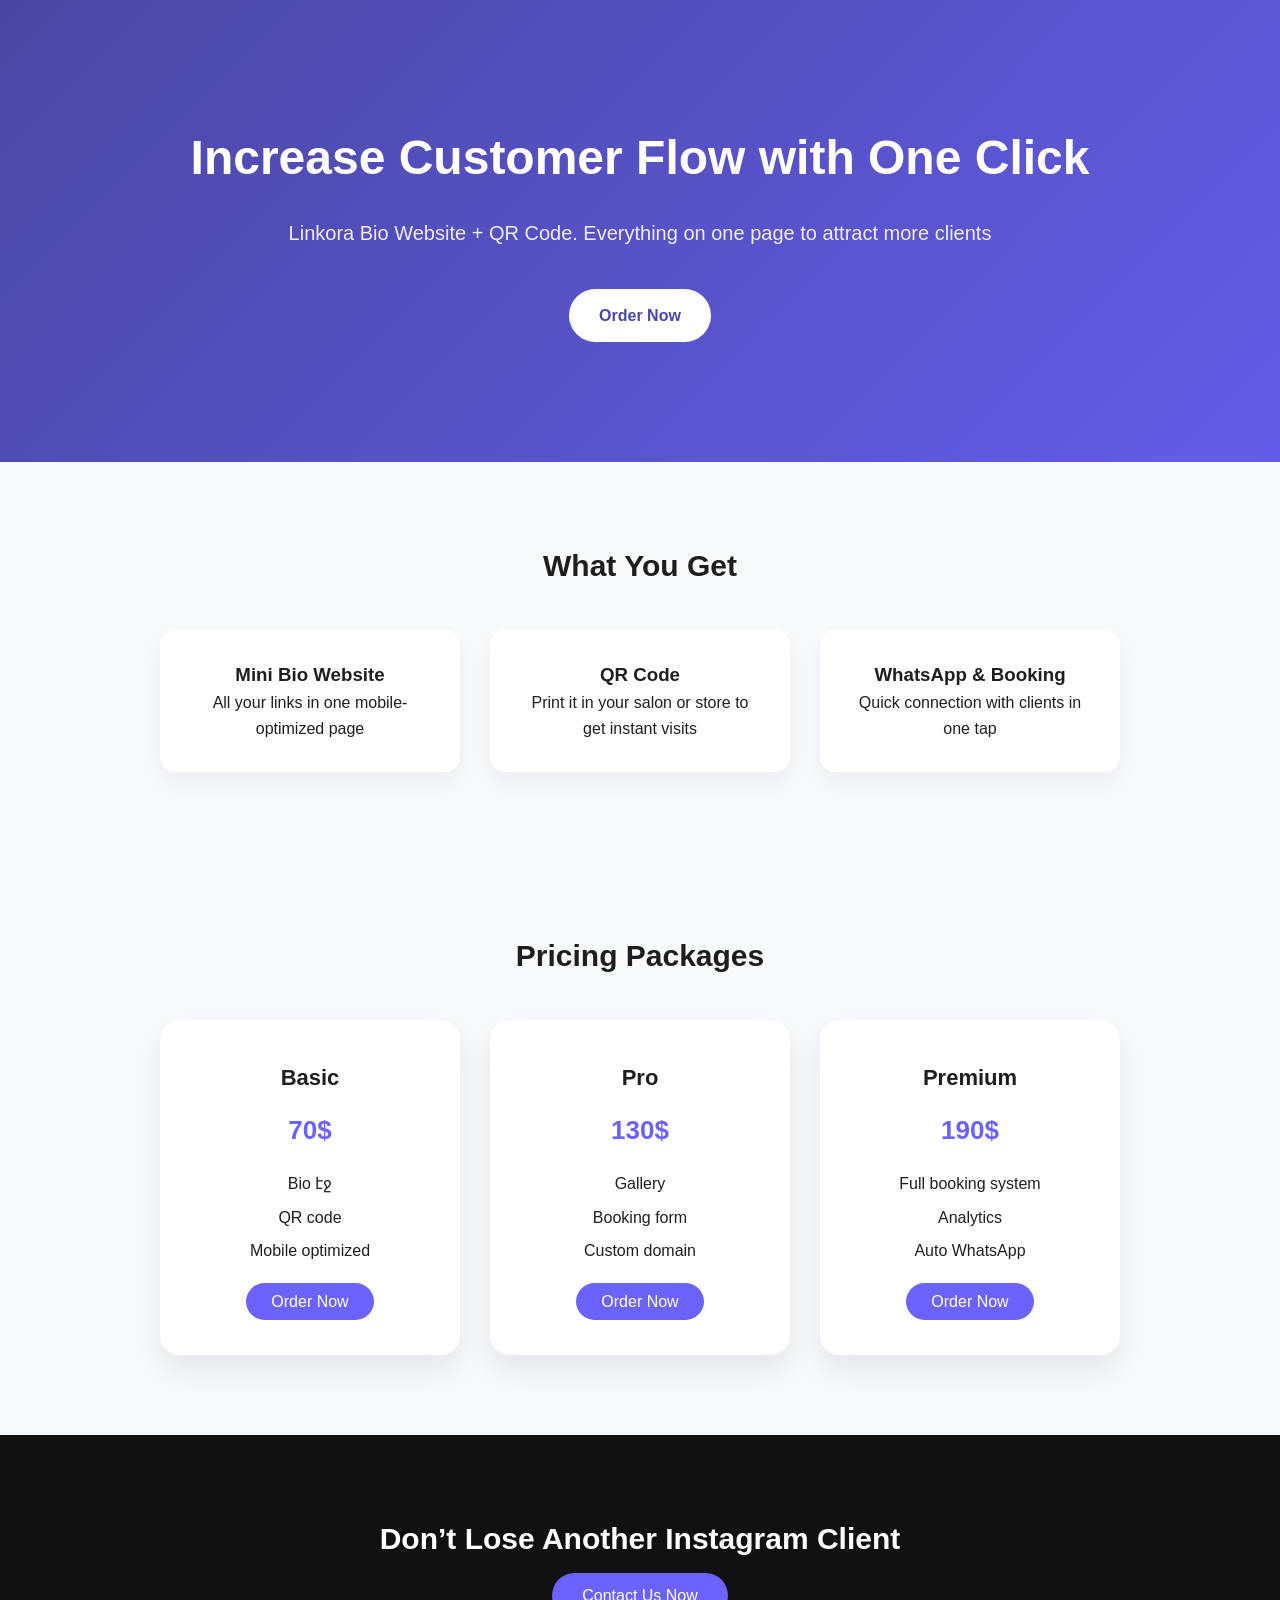
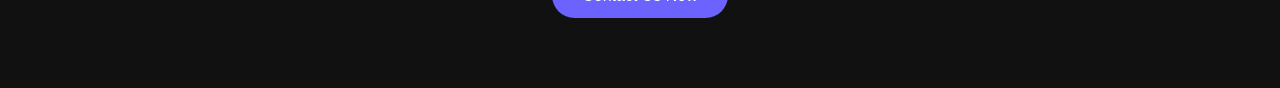
==== index.html @ 43c03714 "Add files via upload" ====
<!DOCTYPE html>
<html lang="hy">
<head>
<meta charset="UTF-8">
<meta name="viewport" content="width=device-width, initial-scale=1.0">
<title>Linkora | Instagram Bio Website + QR</title>

<style>

/* RESET */
* {
    margin: 0;
    padding: 0;
    box-sizing: border-box;
    font-family: Arial, sans-serif;
}

body {
    background: #f8f9fc;
    color: #1e1e1e;
    line-height: 1.6;
}

/* CONTAINER */
.container {
    width: 90%;
    max-width: 1100px;
    margin: auto;
}

.hero {
  background: linear-gradient(-45deg, #6C63FF, #4A47A3, #6C63FF, #4A47A3);
  background-size: 400% 400%;
  animation: gradientBG 15s ease infinite;
  color: white;
  padding: 120px 20px;
  text-align: center;
  position: relative;
}

@keyframes gradientBG {
  0% { background-position: 0% 50%; }
  50% { background-position: 100% 50%; }
  100% { background-position: 0% 50%; }
}

.hero h1 {
  font-size: 48px;
  margin-bottom: 20px;
  animation: floatText 4s ease-in-out infinite;
}

.hero p {
  font-size: 20px;
  margin-bottom: 40px;
  opacity: 0.9;
}

.hero-icons {
  display: flex;
  justify-content: center;
  gap: 25px;
  margin-top: 50px;
}

.hero-icons .icon {
  width: 50px;
  height: 50px;
  background: rgba(255,255,255,0.2);
  border-radius: 12px;
  display: inline-block;
  animation: floatIcons 3s ease-in-out infinite;
}

@keyframes floatIcons {
  0%,100% { transform: translateY(0px); }
  50% { transform: translateY(-10px); }
}
.btn {
    display: inline-block;
    padding: 14px 30px;
    background: white;
    color: #4A47A3;
    border-radius: 30px;
    text-decoration: none;
    font-weight: bold;
    transition: 0.3s;
}

.btn:hover {
    background: #000;
    color: #fff;
}

/* SECTION */
section {
    padding: 80px 0;
}

section h2 {
    text-align: center;
    font-size: 30px;
    margin-bottom: 40px;
}

/* FEATURES */
.features {
    display: flex;
    gap: 30px;
    justify-content: center;
    flex-wrap: wrap;
}

.feature-box {
    background: white;
    padding: 30px;
    border-radius: 15px;
    width: 300px;
    text-align: center;
    box-shadow: 0 10px 25px rgba(0,0,0,0.05);
    transition: 0.3s;
}

.feature-box:hover {
    transform: translateY(-8px);
}

/* PRICING */
.pricing {
    display: flex;
    gap: 30px;
    justify-content: center;
    flex-wrap: wrap;
}

.price-card {
    background: white;
    padding: 40px;
    border-radius: 20px;
    width: 300px;
    text-align: center;
    box-shadow: 0 15px 30px rgba(0,0,0,0.08);
    transition: 0.3s;
}

.price-card:hover {
    transform: scale(1.05);
}

.price-card h3 {
    margin-bottom: 15px;
    font-size: 22px;
}

.price {
    font-size: 26px;
    color: #6C63FF;
    margin-bottom: 20px;
    font-weight: bold;
}

.price-card ul {
    list-style: none;
    margin-bottom: 25px;
}

.price-card ul li {
    margin: 8px 0;
}

.price-card a {
    background: #6C63FF;
    color: white;
    padding: 10px 25px;
    border-radius: 25px;
    text-decoration: none;
    transition: 0.3s;
}

.price-card a:hover {
    background: #4A47A3;
}

/* CTA */
.cta {
    background: #111;
    color: white;
    text-align: center;
    padding: 80px 20px;
}

.cta h2 {
    margin-bottom: 20px;
}

.cta a {
    background: #6C63FF;
    padding: 14px 30px;
    border-radius: 30px;
    color: white;
    text-decoration: none;
    transition: 0.3s;
}

.cta a:hover {
    background: #fff;
    color: #000;
}

/* RESPONSIVE */
@media(max-width: 768px) {
    .hero h1 {
        font-size: 28px;
    }
}

</style>
</head>
<body>

<!-- HERO -->
<section class="hero">
  <div class="container">
    <h1>Increase Customer Flow with One Click</h1>
    <p>Linkora Bio Website + QR Code. Everything on one page to attract more clients</p>
    <a href="#" class="btn">Order Now</a>
    <!-- Optional floating icons -->
  </div>
</section>
<!-- FEATURES -->
<section>
    <div class="container">
        <h2>What You Get</h2>
        <div class="features">
            <div class="feature-box">
                <h3>Mini Bio Website</h3>
                <p>All your links in one mobile-optimized page</p>
            </div>

            <div class="feature-box">
                <h3>QR Code</h3>
                <p>Print it in your salon or store to get instant visits</p>
            </div>

            <div class="feature-box">
                <h3>WhatsApp & Booking</h3>
                <p>Quick connection with clients in one tap</p>
            </div>
        </div>
    </div>
</section>

<!-- PRICING -->
<section>
    <div class="container">
        <h2>Pricing Packages</h2>

        <div class="pricing">

            <div class="price-card">
                <h3>Basic</h3>
                <div class="price">70$</div>
                <ul>
                    <li>Bio էջ</li>
                    <li>QR code</li>
                    <li>Mobile optimized</li>
                </ul>
                <a href="#">Order Now</a>
            </div>

            <div class="price-card">
                <h3>Pro</h3>
                <div class="price">130$</div>
                <ul>
                    <li>Gallery</li>
                    <li>Booking form</li>
                    <li>Custom domain</li>
                </ul>
                <a href="#">Order Now</a>
            </div>

            <div class="price-card">
                <h3>Premium</h3>
                <div class="price">190$</div>
                <ul>
                    <li>Full booking system</li>
                    <li>Analytics</li>
                    <li>Auto WhatsApp</li>
                </ul>
                <a href="#">Order Now</a>
            </div>

        </div>
    </div>
</section>

<!-- CTA -->
<section class="cta">
    <h2>Don’t Lose Another Instagram Client</h2>
    <a href="#">Contact Us Now</a>
</section>

</body>
</html>
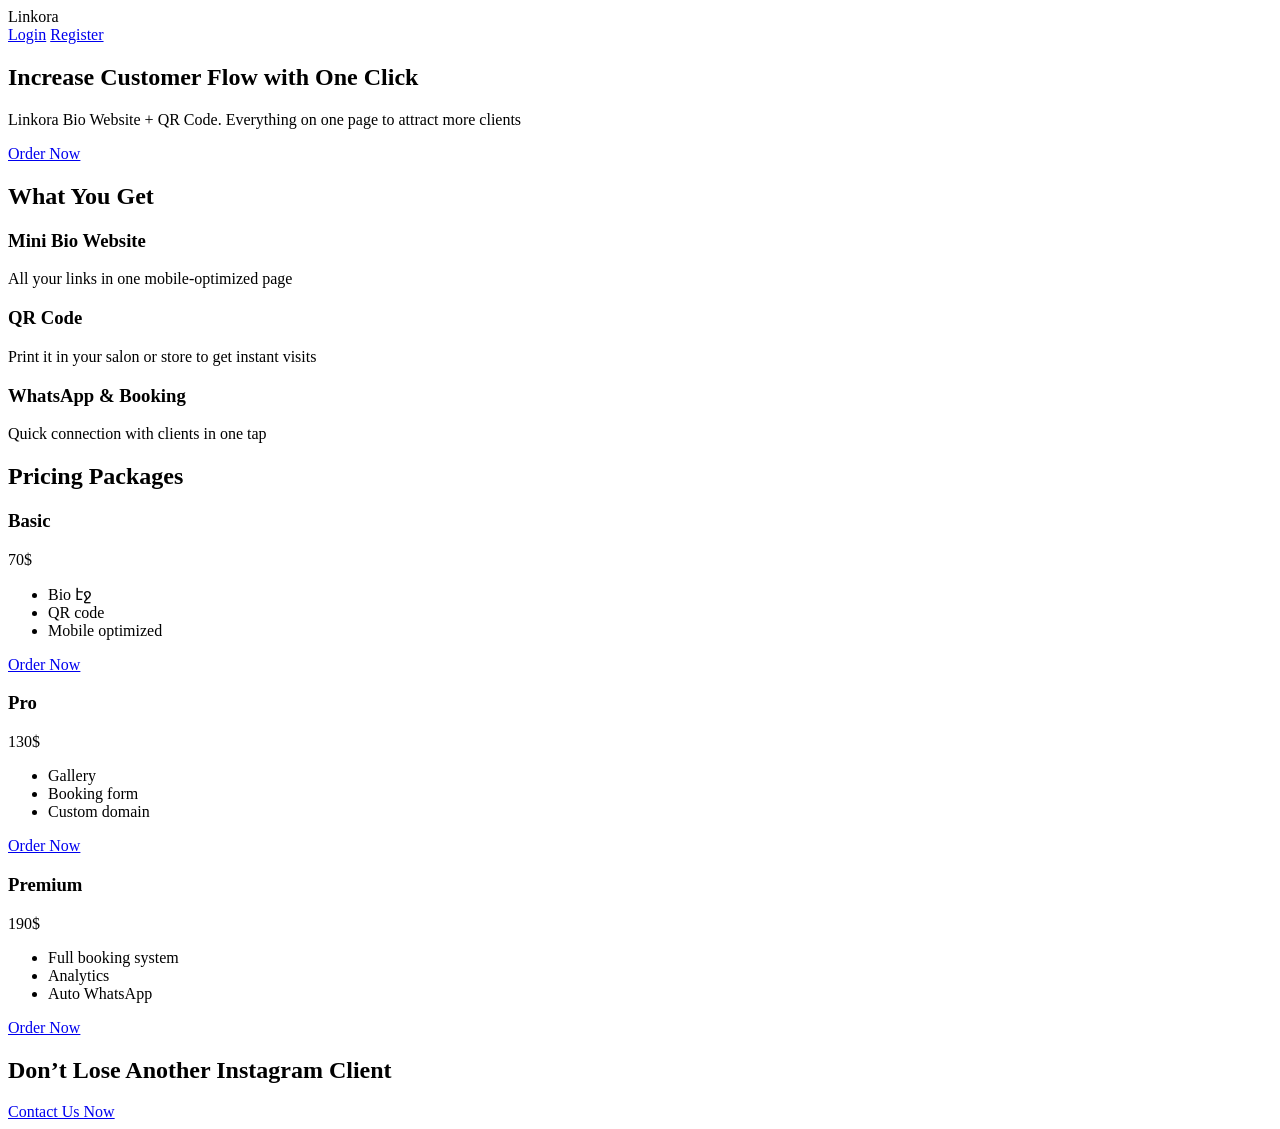
==== commit 6d6bfcfe: "Add header and navigation to index.html Added header section with navigation buttons and linked styl" ====
--- a/index.html
+++ b/index.html
@@ -4,220 +4,19 @@
 <meta charset="UTF-8">
 <meta name="viewport" content="width=device-width, initial-scale=1.0">
 <title>Linkora | Instagram Bio Website + QR</title>
-
-<style>
-
-/* RESET */
-* {
-    margin: 0;
-    padding: 0;
-    box-sizing: border-box;
-    font-family: Arial, sans-serif;
-}
-
-body {
-    background: #f8f9fc;
-    color: #1e1e1e;
-    line-height: 1.6;
-}
-
-/* CONTAINER */
-.container {
-    width: 90%;
-    max-width: 1100px;
-    margin: auto;
-}
-
-.hero {
-  background: linear-gradient(-45deg, #6C63FF, #4A47A3, #6C63FF, #4A47A3);
-  background-size: 400% 400%;
-  animation: gradientBG 15s ease infinite;
-  color: white;
-  padding: 120px 20px;
-  text-align: center;
-  position: relative;
-}
-
-@keyframes gradientBG {
-  0% { background-position: 0% 50%; }
-  50% { background-position: 100% 50%; }
-  100% { background-position: 0% 50%; }
-}
-
-.hero h1 {
-  font-size: 48px;
-  margin-bottom: 20px;
-  animation: floatText 4s ease-in-out infinite;
-}
-
-.hero p {
-  font-size: 20px;
-  margin-bottom: 40px;
-  opacity: 0.9;
-}
-
-.hero-icons {
-  display: flex;
-  justify-content: center;
-  gap: 25px;
-  margin-top: 50px;
-}
-
-.hero-icons .icon {
-  width: 50px;
-  height: 50px;
-  background: rgba(255,255,255,0.2);
-  border-radius: 12px;
-  display: inline-block;
-  animation: floatIcons 3s ease-in-out infinite;
-}
-
-@keyframes floatIcons {
-  0%,100% { transform: translateY(0px); }
-  50% { transform: translateY(-10px); }
-}
-.btn {
-    display: inline-block;
-    padding: 14px 30px;
-    background: white;
-    color: #4A47A3;
-    border-radius: 30px;
-    text-decoration: none;
-    font-weight: bold;
-    transition: 0.3s;
-}
-
-.btn:hover {
-    background: #000;
-    color: #fff;
-}
-
-/* SECTION */
-section {
-    padding: 80px 0;
-}
-
-section h2 {
-    text-align: center;
-    font-size: 30px;
-    margin-bottom: 40px;
-}
-
-/* FEATURES */
-.features {
-    display: flex;
-    gap: 30px;
-    justify-content: center;
-    flex-wrap: wrap;
-}
-
-.feature-box {
-    background: white;
-    padding: 30px;
-    border-radius: 15px;
-    width: 300px;
-    text-align: center;
-    box-shadow: 0 10px 25px rgba(0,0,0,0.05);
-    transition: 0.3s;
-}
-
-.feature-box:hover {
-    transform: translateY(-8px);
-}
-
-/* PRICING */
-.pricing {
-    display: flex;
-    gap: 30px;
-    justify-content: center;
-    flex-wrap: wrap;
-}
-
-.price-card {
-    background: white;
-    padding: 40px;
-    border-radius: 20px;
-    width: 300px;
-    text-align: center;
-    box-shadow: 0 15px 30px rgba(0,0,0,0.08);
-    transition: 0.3s;
-}
-
-.price-card:hover {
-    transform: scale(1.05);
-}
-
-.price-card h3 {
-    margin-bottom: 15px;
-    font-size: 22px;
-}
-
-.price {
-    font-size: 26px;
-    color: #6C63FF;
-    margin-bottom: 20px;
-    font-weight: bold;
-}
-
-.price-card ul {
-    list-style: none;
-    margin-bottom: 25px;
-}
-
-.price-card ul li {
-    margin: 8px 0;
-}
-
-.price-card a {
-    background: #6C63FF;
-    color: white;
-    padding: 10px 25px;
-    border-radius: 25px;
-    text-decoration: none;
-    transition: 0.3s;
-}
-
-.price-card a:hover {
-    background: #4A47A3;
-}
-
-/* CTA */
-.cta {
-    background: #111;
-    color: white;
-    text-align: center;
-    padding: 80px 20px;
-}
-
-.cta h2 {
-    margin-bottom: 20px;
-}
-
-.cta a {
-    background: #6C63FF;
-    padding: 14px 30px;
-    border-radius: 30px;
-    color: white;
-    text-decoration: none;
-    transition: 0.3s;
-}
-
-.cta a:hover {
-    background: #fff;
-    color: #000;
-}
-
-/* RESPONSIVE */
-@media(max-width: 768px) {
-    .hero h1 {
-        font-size: 28px;
-    }
-}
-
-</style>
+<link rel="stylesheet" href="style.css">
 </head>
 <body>
+<header class="header">
+  <div class="container nav">
+    <div class="logo">Linkora</div>
 
+    <div class="nav-buttons">
+      <a href="login.html" class="btn-outline">Login</a>
+      <a href="register.html" class="btn-primary">Register</a>
+    </div>
+  </div>
+</header>
 <!-- HERO -->
 <section class="hero">
   <div class="container">
@@ -301,4 +100,4 @@
 </section>
 
 </body>
-</html>+</html>
